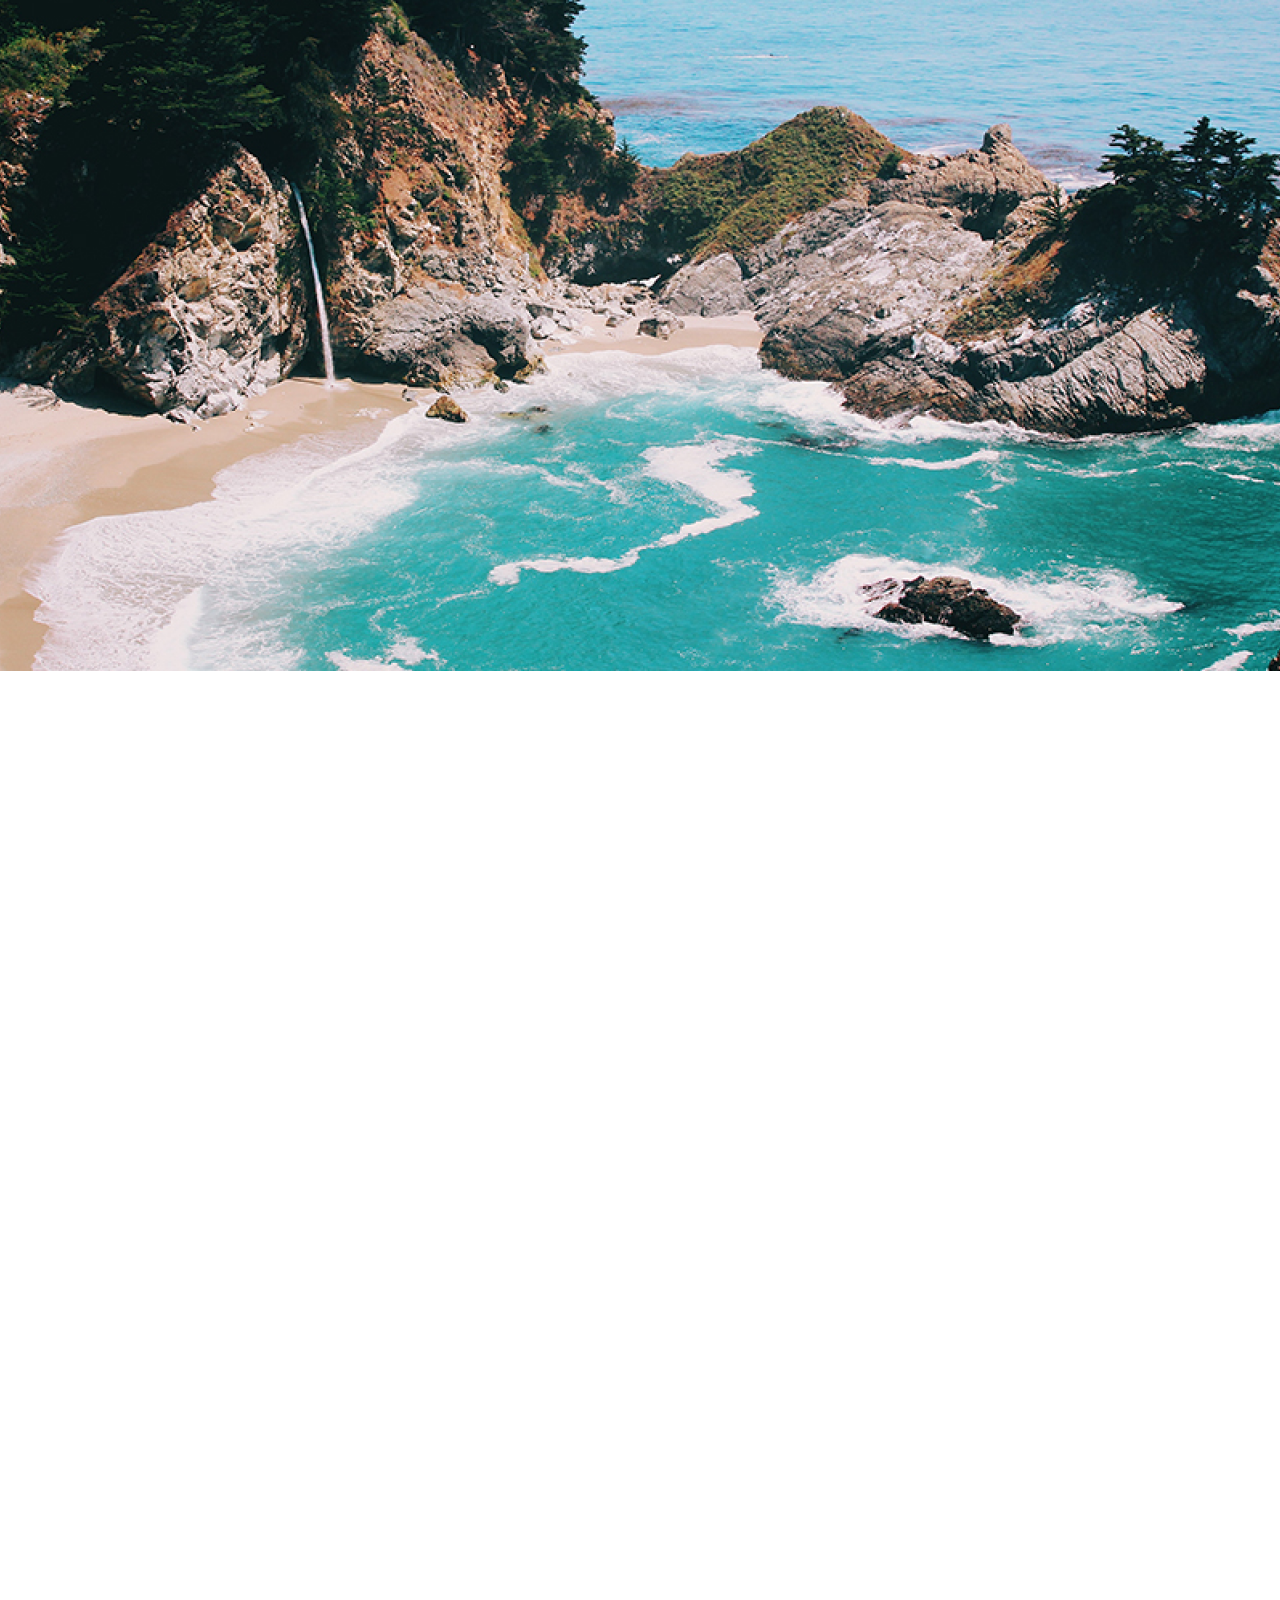
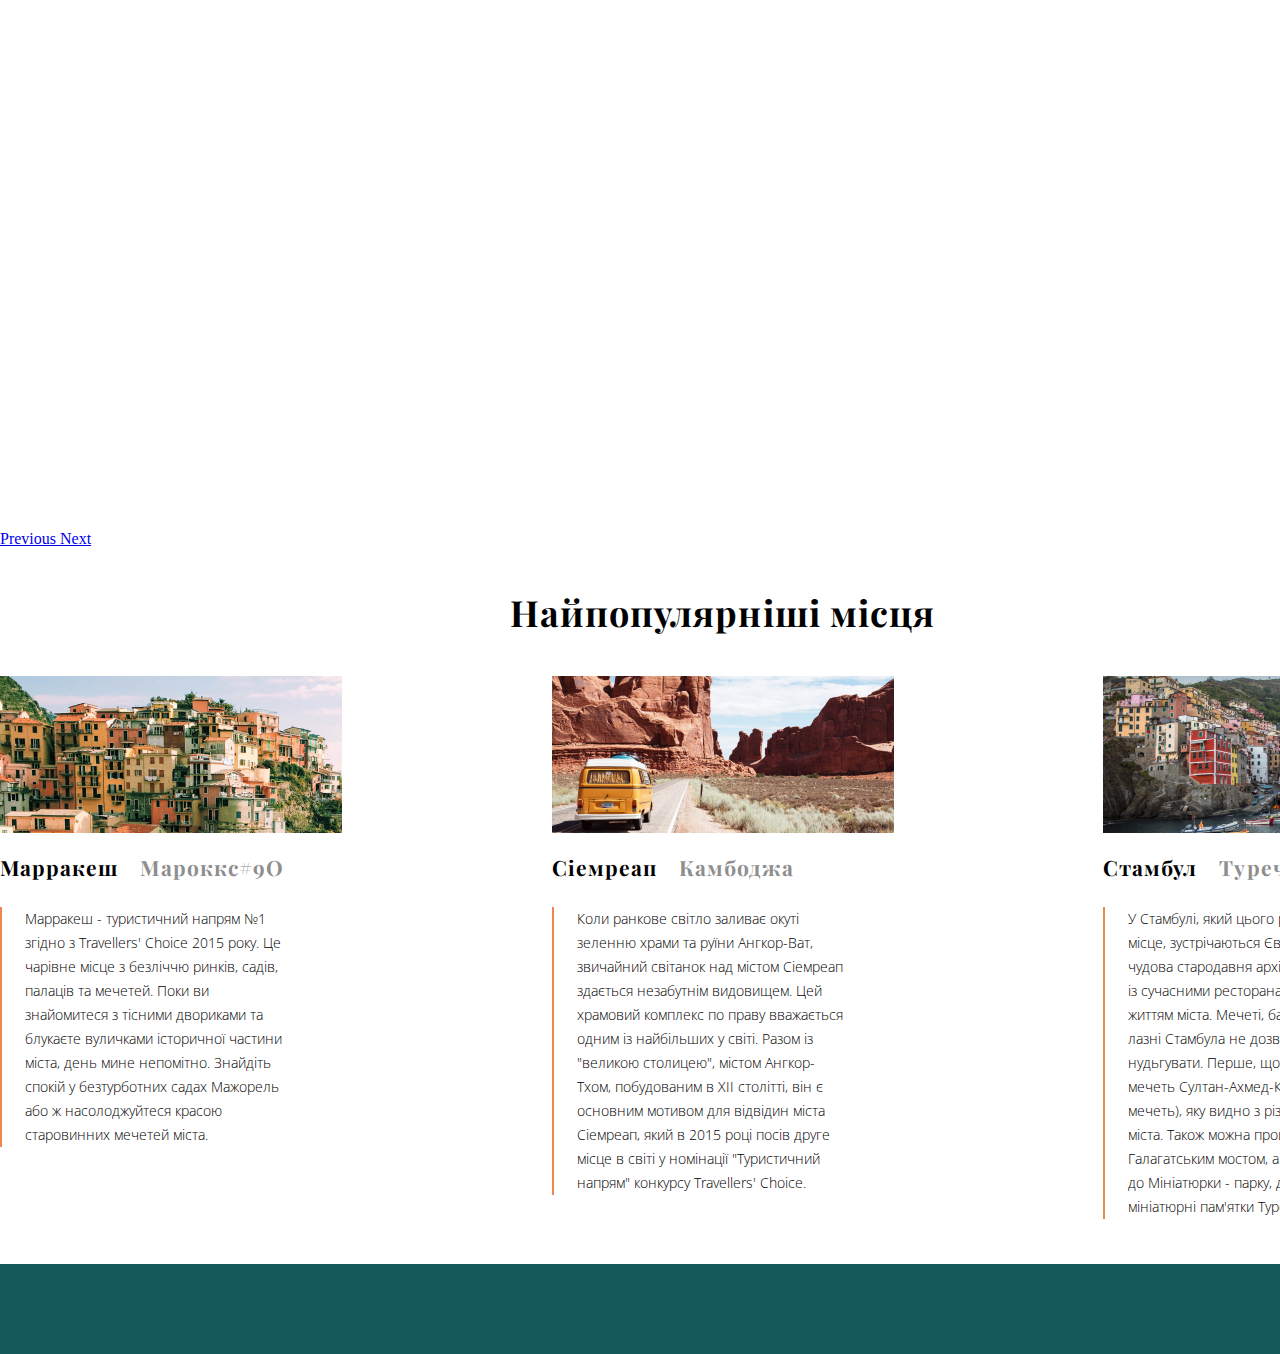
==== adventures/index.html @ 4c6b7267 "add adventures project" ====
<!DOCTYPE html>
<html lang="uk">
<head>
    <meta charset="UTF-8">
    <meta name="viewport" content="width=device-width, initial-scale=1.0">
    <title>Головна</title>
    <link rel="preconnect" href="https://fonts.gstatic.com">
    <link href="https://fonts.googleapis.com/css2?family=Open+Sans:wght@300;800&display=swap" rel="stylesheet">
    <link href="https://fonts.googleapis.com/css2?family=Open+Sans:wght@300;800&family=Playfair+Display:wght@700&display=swap" rel="stylesheet">
    <link rel="stylesheet" href="https://cdn.jsdelivr.net/npm/bootstrap@4.6.0/dist/css/bootstrap.min.css" integrity="sha384-B0vP5xmATw1+K9KRQjQERJvTumQW0nPEzvF6L/Z6nronJ3oUOFUFpCjEUQouq2+l" crossorigin="anonymous">
    <link rel="stylesheet" href="style.css">
  </head>
<body>
    <div class="wrapper">
      <header class="main-header">
        <nav class='main-navigation'>
            <a href="index.html" class="selected">Головна</a>
            <a href="blog.html">Блог</a>
            <a href="contact_form.html">Контактна форма</a>
        </nav>
        <div class="social-buttons">
          <a href="#"><img src="img/facebook-adventure.svg" alt="facebook"></a>
          <a href="#"><img src="img/instagram_adventure.svg" alt="instgram"></a>
          <a href="#"><img src="img/twitter_adventure.svg" alt="twitter"></a>
        </div>
      </header>
      <div class='main-content'>
        <div id="carouselExampleIndicators" class="carousel slide" data-ride="carousel">
          <ol class="carousel-indicators">
            <li data-target="#carouselExampleIndicators" data-slide-to="0" class="active"></li>
            <li data-target="#carouselExampleIndicators" data-slide-to="1"></li>
            <li data-target="#carouselExampleIndicators" data-slide-to="2"></li>
          </ol>
          <div class="carousel-inner">
            <div class="carousel-item active">
              <img src="img/sea_rocks.png" class="d-block w-100" alt="...">
            </div>
            <div class="carousel-item">
              <img src="img/sea_rocks.png" class="d-block w-100" alt="...">
            </div>
            <div class="carousel-item">
              <img src="img/sea_rocks.png" class="d-block w-100" alt="...">
            </div>
          </div>
          <a class="carousel-control-prev" href="#carouselExampleIndicators" role="button" data-slide="prev">
            <span class="carousel-control-prev-icon" aria-hidden="true"></span>
            <span class="sr-only">Previous</span>
          </a>
          <a class="carousel-control-next" href="#carouselExampleIndicators" role="button" data-slide="next">
            <span class="carousel-control-next-icon" aria-hidden="true"></span>
            <span class="sr-only">Next</span>
          </a>
        </div>
        <div class="most-popular">
          <h3>Найпопулярніші місця</h3>
        </div>
        <div class="places-deck">
          <div class="place">
            <img class="place-img-top" src="img/marrakesh.png" alt="Марракеш">
            <div class="place-body">
              <h5 class="place-title">Марракеш  <span class="grey-text">Мароккc#9О</span></h5>
              <p class="place-text">Марракеш - туристичний напрям №1 згідно з Travellers' Choice 2015 року. Це чарівне місце з безліччю ринків, садів, палаців та мечетей. Поки ви знайомитеся з тісними двориками та блукаєте вуличками історичної частини міста, день мине непомітно. Знайдіть спокій у безтурботних садах Мажорель або ж насолоджуйтеся красою старовинних мечетей міста.</p>
            </div>
          </div>
          <div class="place">
            <img class="place-img-top" src="img/siemreap.png" alt="Сіемреап">
            <div class="place-body">
              <h5 class="place-title">Сіемреап  <span class="grey-text">Камбоджа</span></h5>
              <p class="place-text">Коли ранкове світло заливає окуті зеленню храми та руїни Ангкор-Ват, звичайний світанок над містом Сіемреап здається незабутнім видовищем. Цей храмовий комплекс по праву вважається одним із найбільших у світі. Разом із "великою столицею", містом Ангкор-Тхом, побудованим в XII столітті, він є основним мотивом для відвідин міста Сіемреап, який в 2015 році посів друге місце в світі у номінації "Туристичний напрям" конкурсу Travellers' Choice.</p>
            </div>
          </div>
          <div class="place">
            <img class="place-img-top" src="img/stambul.png" alt="Стамбул">
            <div class="place-body">
              <h5 class="place-title">Стамбул  <span class="grey-text">Туреччина</span></h5>
              <p class="place-text">У Стамбулі, який цього року посів третє місце, зустрічаються Європа й Азія: чудова стародавня архітектура співіснує із сучасними ресторанами та нічним життям міста. Мечеті, базари й турецькі лазні Стамбула не дозволять вам нудьгувати. Перше, що слід відвідати - мечеть Султан-Ахмед-Ками (Блакитна мечеть), яку видно з різних куточків міста. Також можна пройтися Галагатським мостом, а потім звернути до Мініатюрки - парку, де зібрані мініатюрні пам'ятки Туреччини.</p>
            </div>
          </div>

        </div>
      </div>
      <footer class='main-footer'></footer>
    </div>

  <script src="https://code.jquery.com/jquery-3.5.1.slim.min.js" integrity="sha384-DfXdz2htPH0lsSSs5nCTpuj/zy4C+OGpamoFVy38MVBnE+IbbVYUew+OrCXaRkfj" crossorigin="anonymous"></script>
  <script src="https://cdn.jsdelivr.net/npm/bootstrap@4.6.0/dist/js/bootstrap.bundle.min.js" integrity="sha384-Piv4xVNRyMGpqkS2by6br4gNJ7DXjqk09RmUpJ8jgGtD7zP9yug3goQfGII0yAns" crossorigin="anonymous"></script>
</body>
</html>
---- adventures/style.css ----
* {
  box-sizing: border-box;
  padding: 0;
  margin: 0;
}

html, body {
  min-height: 100vh;
}

.wrapper {
  display: flex;
  width: 1445px;
  min-height: 100vh;
  margin: auto;
  flex-direction: column;
}

.main-header {
  height: 66px;
  display: flex;
  justify-content: space-between;
  align-items: center;
}

.main-navigation {
  height: 66px;
  margin-left: 205px;
  display: flex;
  align-items: center;
  justify-content: space-between;
  width: 300px;
  font-family: Open Sans;
  font-style: normal;
  font-weight: 300;
  font-size: 18px;
  line-height: 60px;
  color: #000000;
}

.main-navigation a {
  display: block;
  color: #000000;
  text-decoration: none;
}

.main-navigation .selected {
  font-weight: 800;
}

.social-buttons {
  min-width: 110px;
  height: 66px;
  margin-right: 205px;
  display: flex;
  align-items: center;
  justify-content: space-between;
}

.main-content {
  flex: 1;
}

.main-footer {
  height: 90px;
  background-color: #16595A;
  justify-self: flex-end;
  width: 1445px;
  margin: 0 auto;
}

.carousel .carousel-item {
  height: 670px;
}

.carousel-item img {
    position: absolute;
    object-fit:cover;
    top: 0;
    left: 0;
    min-height: 670px;
}

.most-popular {
  padding: 40px 0;
  width: 100%;
  display: flex;
  justify-content: center;
}

.most-popular h3 {
  font-family: Playfair Display;
  font-style: normal;
  font-weight: bold;
  font-size: 36px;
  line-height: 48px;
  letter-spacing: 0.03em;
  color: #000000;
}

.places-deck {
  display: flex;
  justify-content: space-between;
  margin-bottom: 45px;
}

.place {
  width: 342px;
}

.place-title {
  font-family: Playfair Display;
  font-style: normal;
  font-weight: bold;
  font-size: 21px;
  line-height: 28px;
  letter-spacing: 0.05em;
  color: #000000;
  margin: 16px 0 26px 0;
}

.place-text {
  padding-left: 23px;
  border-left: 2px solid #ED8651;
  width: 295px;
  font-family: Open Sans;
  font-style: normal;
  font-weight: 300;
  font-size: 14px;
  line-height: 24px;
}

.grey-text {
  color: #8E8E8E;
  margin-left: 1rem;
}
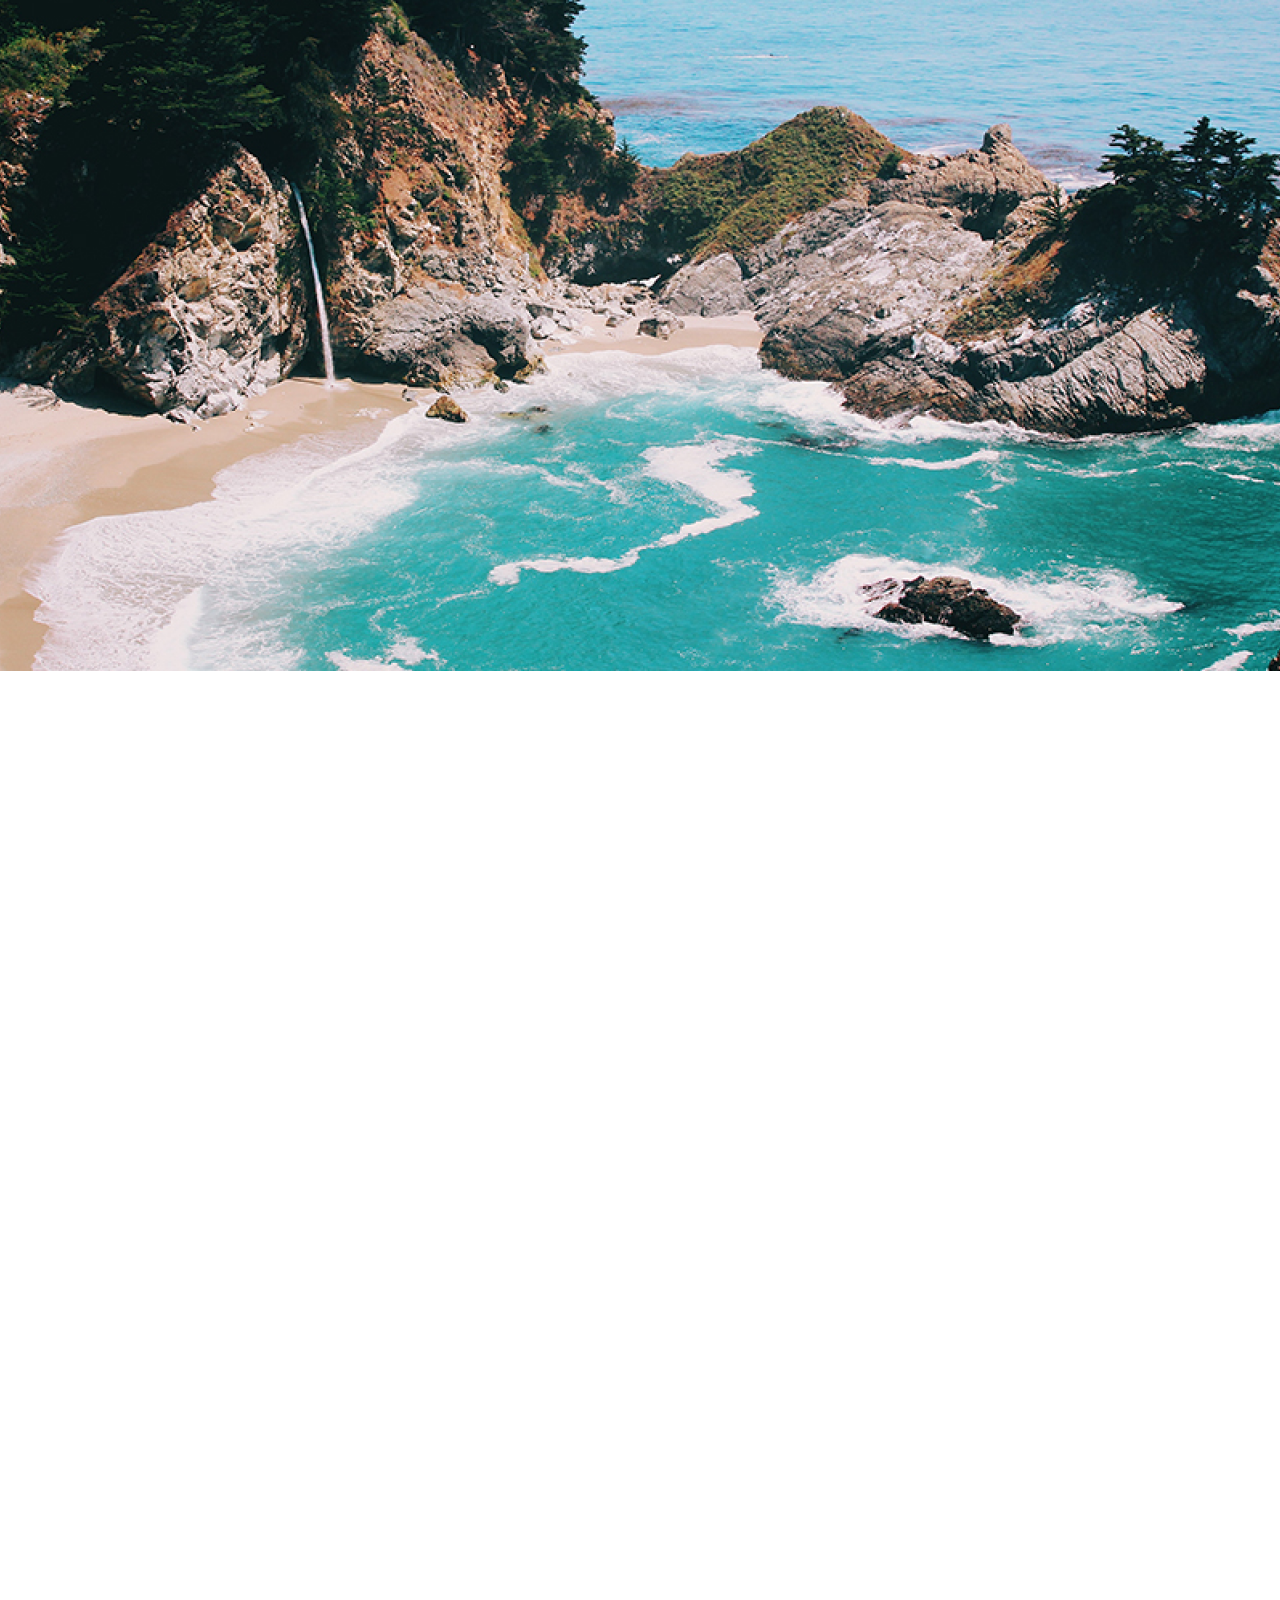
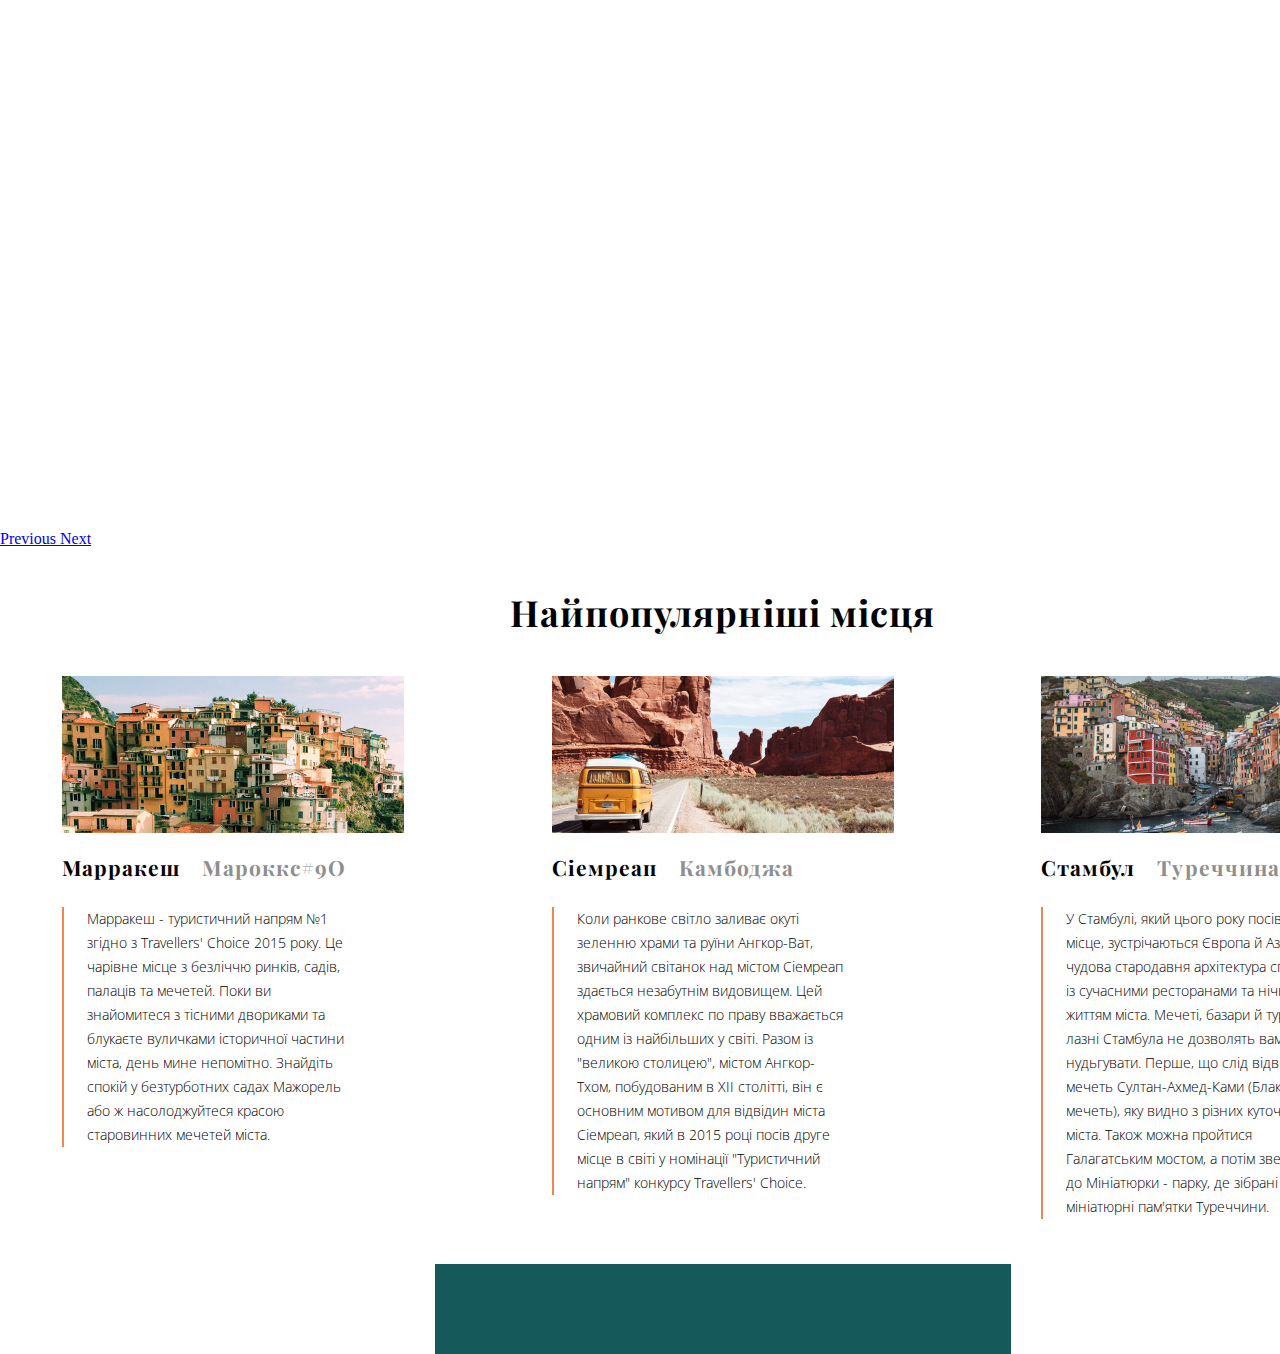
==== commit b1edfde7: "add js lesson2" ====
--- a/adventures/index.html
+++ b/adventures/index.html
@@ -19,6 +19,7 @@
             <a href="contact_form.html">Контактна форма</a>
         </nav>
         <div class="social-buttons">
+          <a href="#"><img src="img/youtube_mob.svg" alt="youtube" class='social-buttons_youtube_icon'></a>
           <a href="#"><img src="img/facebook-adventure.svg" alt="facebook"></a>
           <a href="#"><img src="img/instagram_adventure.svg" alt="instgram"></a>
           <a href="#"><img src="img/twitter_adventure.svg" alt="twitter"></a>
--- a/adventures/style.css
+++ b/adventures/style.css
@@ -49,12 +49,16 @@
 }
 
 .social-buttons {
-  min-width: 110px;
+  min-width: 200px;
   height: 66px;
   margin-right: 205px;
   display: flex;
   align-items: center;
   justify-content: space-between;
+}
+
+.social-buttons_youtube_icon {
+  height: 26px;
 }
 
 .main-content {
@@ -65,7 +69,7 @@
   height: 90px;
   background-color: #16595A;
   justify-self: flex-end;
-  width: 1445px;
+  width: 576px;
   margin: 0 auto;
 }
 
@@ -101,7 +105,7 @@
 .places-deck {
   display: flex;
   justify-content: space-between;
-  margin-bottom: 45px;
+  padding: 0 62px 45px 62px;
 }
 
 .place {
@@ -133,4 +137,125 @@
 .grey-text {
   color: #8E8E8E;
   margin-left: 1rem;
+}
+
+.hide {
+  display: none;
+}
+
+@media (max-width: 576px) { 
+  .wrapper {
+    display: flex;
+    width: 576px;
+    min-height: 100vh;
+    margin: auto;
+    flex-direction: column;
+  }
+  
+  .main-header {
+    height: 83px;
+    display: flex;
+    justify-content: space-between;
+    align-items: center;
+  }
+  
+  .main-navigation {
+    display: none;
+    flex-direction: column;
+    align-items: center;
+    width: 360px;
+    height: 147px;
+    font-size: 26px;
+  }
+  
+  .social-buttons {
+    min-width: 320px;
+    height: 42px;
+    margin: 0;
+    display: flex;
+    align-items: center;
+    justify-content: space-between;
+  }
+  
+  .main-content {
+    flex: 1;
+  }
+  
+  .main-footer {
+    height: 68px;
+    background-color: #16595A;
+    justify-self: flex-end;
+    width: 100%;
+    margin: 0 auto;
+  }
+  
+  .carousel .carousel-item {
+    height: 670px;
+  }
+  
+  .carousel-item img {
+      position: absolute;
+      object-fit:cover;
+      top: 0;
+      left: 0;
+      min-height: 670px;
+  }
+  
+  .most-popular {
+    padding: 40px 0;
+    width: 100%;
+    display: flex;
+    justify-content: center;
+  }
+  
+  .most-popular h3 {
+    font-family: Playfair Display;
+    font-style: normal;
+    font-weight: bold;
+    font-size: 36px;
+    line-height: 48px;
+    letter-spacing: 0.03em;
+    color: #000000;
+  }
+  
+  .places-deck {
+    display: flex;
+    flex-direction: column;
+    justify-content: space-between;
+    padding: 0 62px 45px 62px;
+  }
+  
+  .place {
+    width: 342px;
+  }
+  
+  .place-title {
+    font-family: Playfair Display;
+    font-style: normal;
+    font-weight: bold;
+    font-size: 21px;
+    line-height: 28px;
+    letter-spacing: 0.05em;
+    color: #000000;
+    margin: 16px 0 26px 0;
+  }
+  
+  .place-text {
+    padding-left: 0;
+    border-left: none;
+    padding-bottom: 23px;
+    border-bottom: 2px solid #ED8651;
+    width: 295px;
+    font-family: Open Sans;
+    font-style: normal;
+    font-weight: 300;
+    font-size: 14px;
+    line-height: 24px;
+  }
+  
+  .grey-text {
+    color: #8E8E8E;
+    margin-left: 1rem;
+  }
+
 }